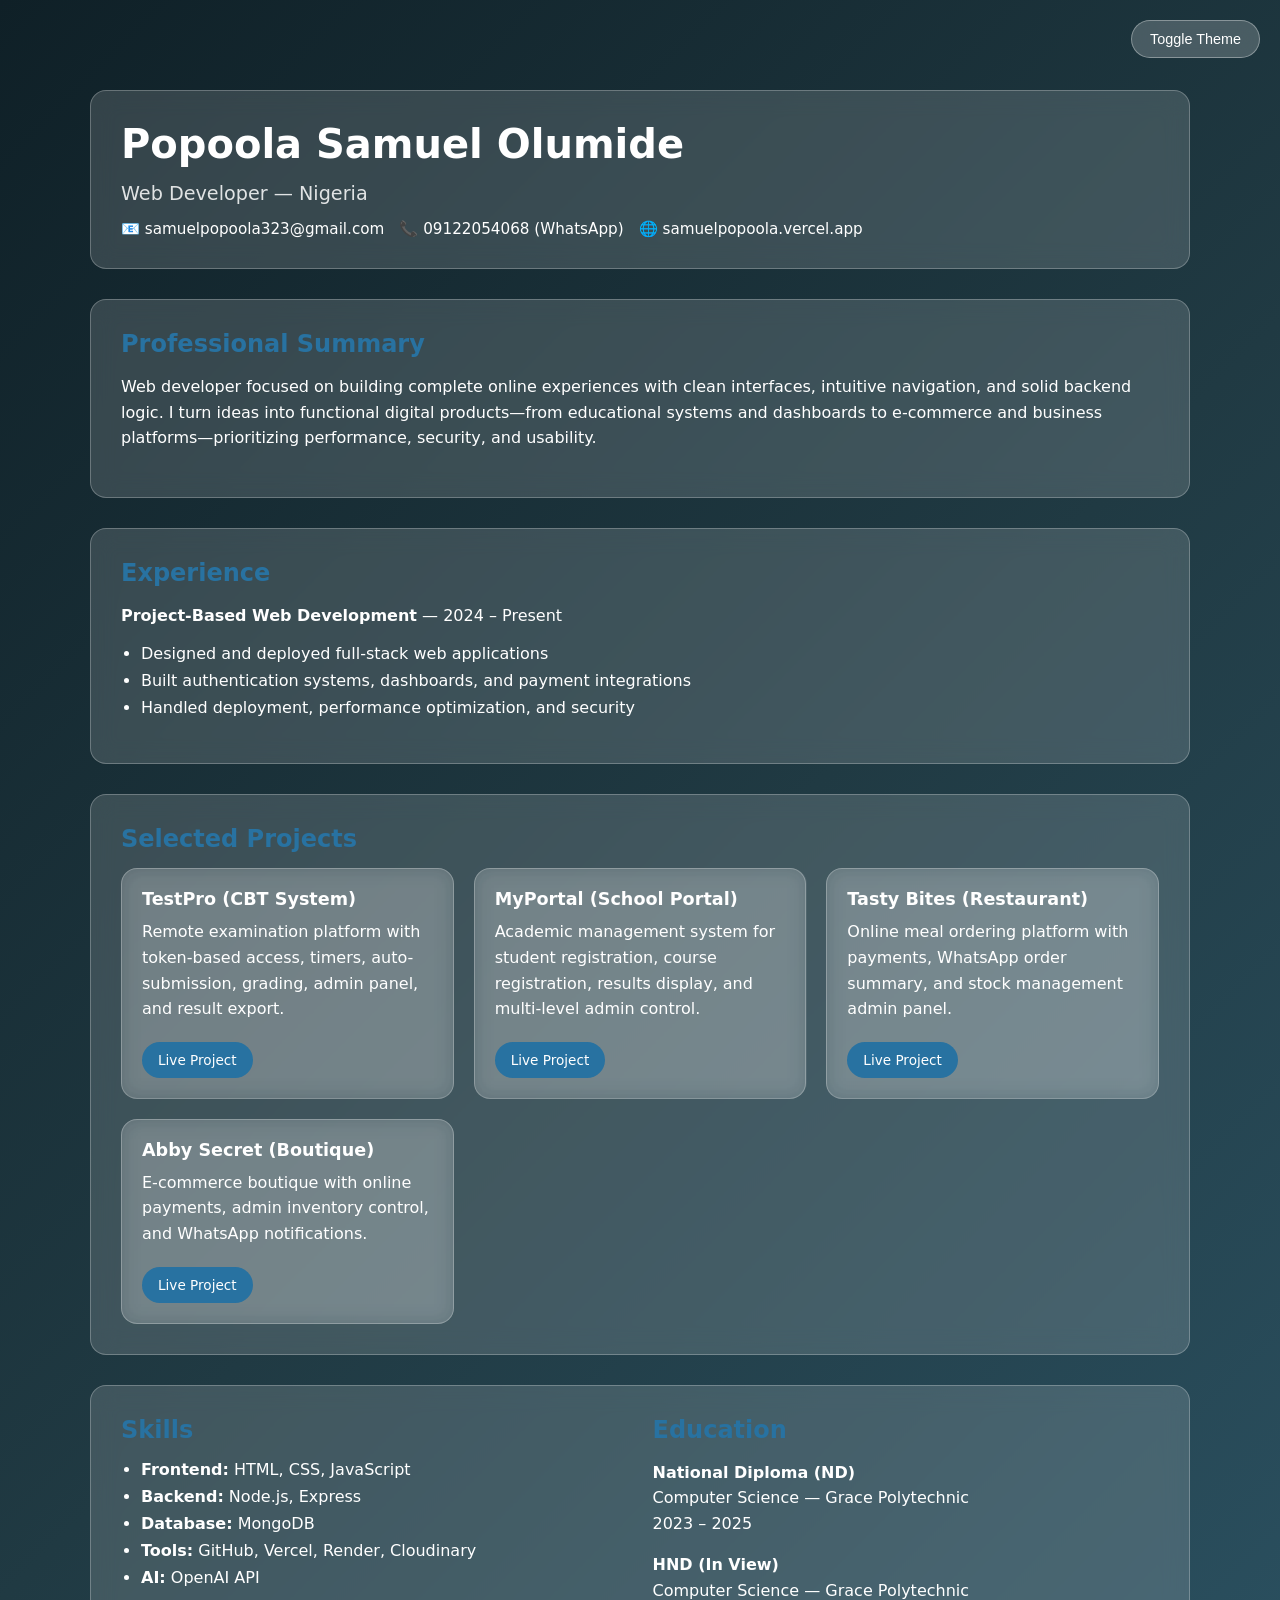
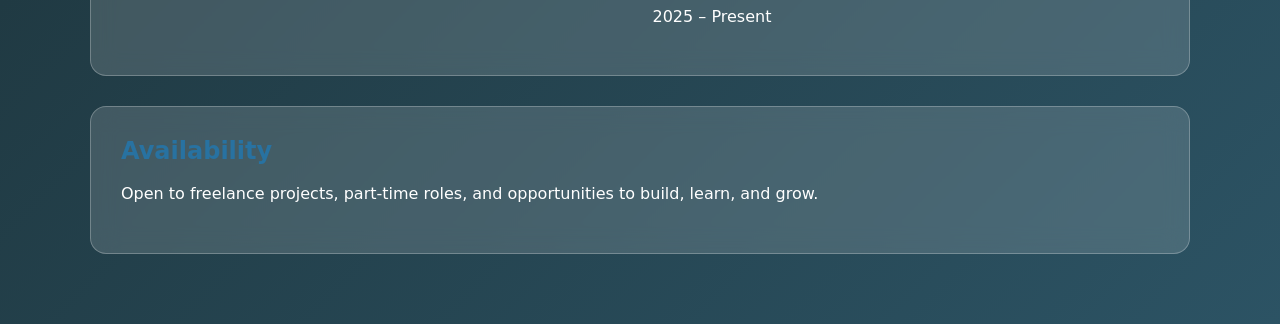
==== cv.html @ 8c4e0598 "Create cv.html" ====
<!DOCTYPE html>
<html lang="en">
<head>
  <meta charset="UTF-8" />
  <meta name="viewport" content="width=device-width, initial-scale=1.0"/>
  <title>CV | Popoola Samuel</title>

  <style>
    :root {
      /* Dark mode */
      --bg-dark: linear-gradient(135deg, #0f2027, #203a43, #2c5364);
      --text-dark: #ffffff;

      /* Light mode (your theme) */
      --primary: #2872A1;
      --secondary: #CBDDE9;
      --text-light: #1a1a1a;

      /* Shared */
      --glass: rgba(255,255,255,0.15);
      --border: rgba(255,255,255,0.25);
      --radius: 16px;
      --button-bg: var(--primary);
      --button-text: #fff;
    }

    body {
      margin: 0;
      font-family: "Segoe UI", system-ui, sans-serif;
      background: var(--bg-dark);
      color: var(--text-dark);
      min-height: 100vh;
      transition: background 0.4s, color 0.4s;
    }

    body.light {
      background: linear-gradient(135deg, var(--secondary), #ffffff);
      color: var(--text-light);
    }

    /* Push content down so toggle never overlaps */
    .container {
      max-width: 1100px;
      margin: auto;
      padding: 90px 20px 40px;
    }

    .glass {
      background: var(--glass);
      backdrop-filter: blur(12px);
      -webkit-backdrop-filter: blur(12px);
      border: 1px solid var(--border);
      border-radius: var(--radius);
      padding: 30px;
      margin-bottom: 30px;
    }

    h2 {
      margin-top: 0;
      margin-bottom: 15px;
      color: var(--primary);
    }

    p {
      line-height: 1.6;
    }

    ul {
      padding-left: 20px;
    }

    li {
      margin-bottom: 8px;
    }

    /* ---------- HEADER ---------- */
    .header {
      display: flex;
      flex-direction: column;
      gap: 15px;
    }

    .name {
      font-size: 2.5rem;
      font-weight: 700;
    }

    .role {
      font-size: 1.2rem;
      opacity: 0.85;
    }

    .contact {
      display: flex;
      flex-wrap: wrap;
      gap: 15px;
      font-size: 0.95rem;
    }

    /* ---------- TOGGLE BUTTON (GLASS) ---------- */
    .theme-toggle {
      position: fixed;
      top: 20px;
      right: 20px;
      padding: 10px 18px;
      border-radius: 25px;
      cursor: pointer;
      background: rgba(255,255,255,0.2);
      border: 1px solid rgba(255,255,255,0.35);
      backdrop-filter: blur(10px);
      color: inherit;
      font-size: 0.9rem;
      z-index: 1000;
    }

    /* ---------- PROJECTS ---------- */
    .projects-grid {
      display: grid;
      grid-template-columns: repeat(auto-fit, minmax(260px, 1fr));
      gap: 20px;
    }

    .project-card {
      background: var(--glass);
      border: 1px solid var(--border);
      border-radius: var(--radius);
      padding: 20px;
      backdrop-filter: blur(10px);
      display: flex;
      flex-direction: column;
      justify-content: space-between;
    }

    .project-card strong {
      font-size: 1.1rem;
    }

    .project-card p {
      margin: 10px 0 20px;
      flex-grow: 1;
    }

    .project-card a {
      align-self: flex-start;
      padding: 10px 16px;
      border-radius: 20px;
      background: var(--button-bg);
      color: var(--button-text);
      text-decoration: none;
      font-size: 0.85rem;
      transition: opacity 0.3s;
    }

    .project-card a:hover {
      opacity: 0.85;
    }

    /* ---------- TWO COLUMN ---------- */
    .two-col {
      display: grid;
      grid-template-columns: 1fr 1fr;
      gap: 25px;
    }

    @media (max-width: 800px) {
      .two-col {
        grid-template-columns: 1fr;
      }
    }

    .availability {
      font-weight: 500;
    }
  </style>
</head>

<body>
  <button class="theme-toggle" onclick="toggleTheme()">Toggle Theme</button>

  <div class="container">

    <!-- HEADER -->
    <section class="glass header">
      <div class="name">Popoola Samuel Olumide<span style="opacity:.6;"></span></div>
      <div class="role">Web Developer — Nigeria</div>

      <div class="contact">
        <span>📧 samuelpopoola323@gmail.com</span>
        <span>📞 09122054068 (WhatsApp)</span>
        <span>🌐 samuelpopoola.vercel.app</span>
      </div>
    </section>

    <!-- SUMMARY -->
    <section class="glass">
      <h2>Professional Summary</h2>
      <p>
        Web developer focused on building complete online experiences with clean
        interfaces, intuitive navigation, and solid backend logic. I turn ideas into
        functional digital products—from educational systems and dashboards to
        e-commerce and business platforms—prioritizing performance, security, and usability.
      </p>
    </section>

    <!-- EXPERIENCE -->
    <section class="glass">
      <h2>Experience</h2>
      <p><strong>Project-Based Web Development</strong> — 2024 – Present</p>
      <ul>
        <li>Designed and deployed full-stack web applications</li>
        <li>Built authentication systems, dashboards, and payment integrations</li>
        <li>Handled deployment, performance optimization, and security</li>
      </ul>
    </section>

    <!-- PROJECTS -->
    <section class="glass">
      <h2>Selected Projects</h2>

      <div class="projects-grid">
        <div class="project-card">
          <strong>TestPro (CBT System)</strong>
          <p>
            Remote examination platform with token-based access, timers, auto-submission,
            grading, admin panel, and result export.
          </p>
          <a href="https://cbt-system-vert.vercel.app/homepage.html" target="_blank">Live Project</a>
        </div>

        <div class="project-card">
          <strong>MyPortal (School Portal)</strong>
          <p>
            Academic management system for student registration, course registration,
            results display, and multi-level admin control.
          </p>
          <a href="https://ict-reg.vercel.app/" target="_blank">Live Project</a>
        </div>

        <div class="project-card">
          <strong>Tasty Bites (Restaurant)</strong>
          <p>
            Online meal ordering platform with payments, WhatsApp order summary,
            and stock management admin panel.
          </p>
          <a href="https://restaurant-plum.vercel.app/index.html" target="_blank">Live Project</a>
        </div>

        <div class="project-card">
          <strong>Abby Secret (Boutique)</strong>
          <p>
            E-commerce boutique with online payments, admin inventory control,
            and WhatsApp notifications.
          </p>
          <a href="https://abby-nu.vercel.app/" target="_blank">Live Project</a>
        </div>
      </div>
    </section>

    <!-- SKILLS & EDUCATION -->
    <section class="glass two-col">
      <div>
        <h2>Skills</h2>
        <ul>
          <li><strong>Frontend:</strong> HTML, CSS, JavaScript</li>
          <li><strong>Backend:</strong> Node.js, Express</li>
          <li><strong>Database:</strong> MongoDB</li>
          <li><strong>Tools:</strong> GitHub, Vercel, Render, Cloudinary</li>
          <li><strong>AI:</strong> OpenAI API</li>
        </ul>
      </div>

      <div>
        <h2>Education</h2>
        <p>
          <strong>National Diploma (ND)</strong><br/>
          Computer Science — Grace Polytechnic<br/>
          2023 – 2025
        </p>

        <p>
          <strong>HND (In View)</strong><br/>
          Computer Science — Grace Polytechnic<br/>
          2025 – Present
        </p>
      </div>
    </section>

    <!-- AVAILABILITY -->
    <section class="glass">
      <h2>Availability</h2>
      <p class="availability">
        Open to freelance projects, part-time roles, and opportunities to build,
        learn, and grow.
      </p>
    </section>

  </div>

  <script>
    function toggleTheme() {
      document.body.classList.toggle("light");
    }
  </script>
</body>
</html>
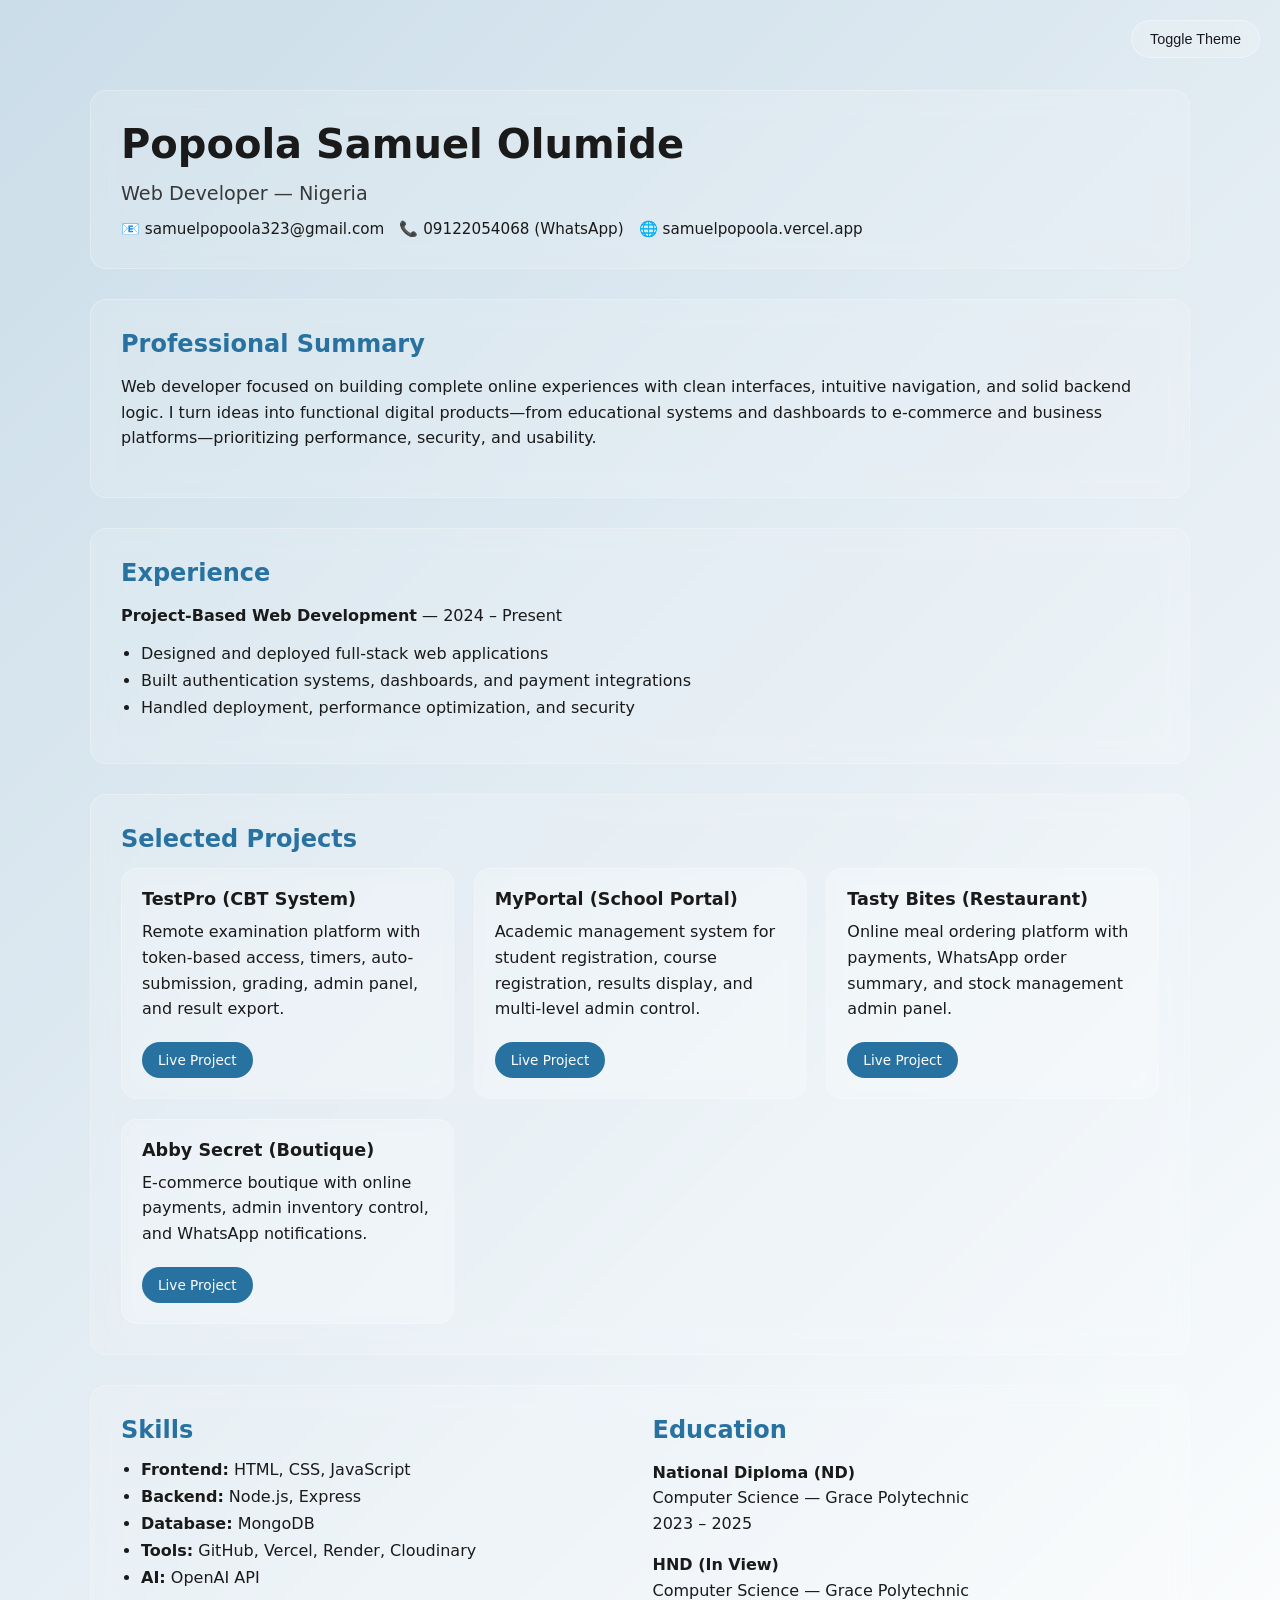
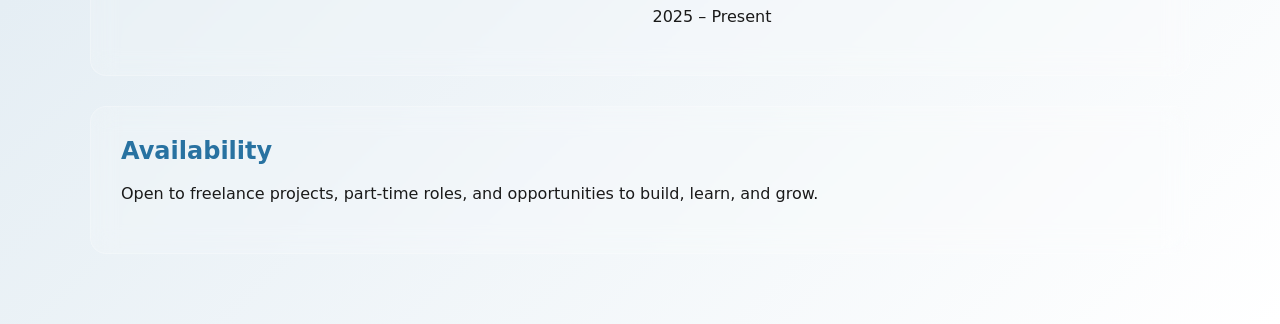
==== commit 20c01518: "Update cv.html" ====
--- a/cv.html
+++ b/cv.html
@@ -174,7 +174,7 @@
   </style>
 </head>
 
-<body>
+<body class="light">
   <button class="theme-toggle" onclick="toggleTheme()">Toggle Theme</button>
 
   <div class="container">
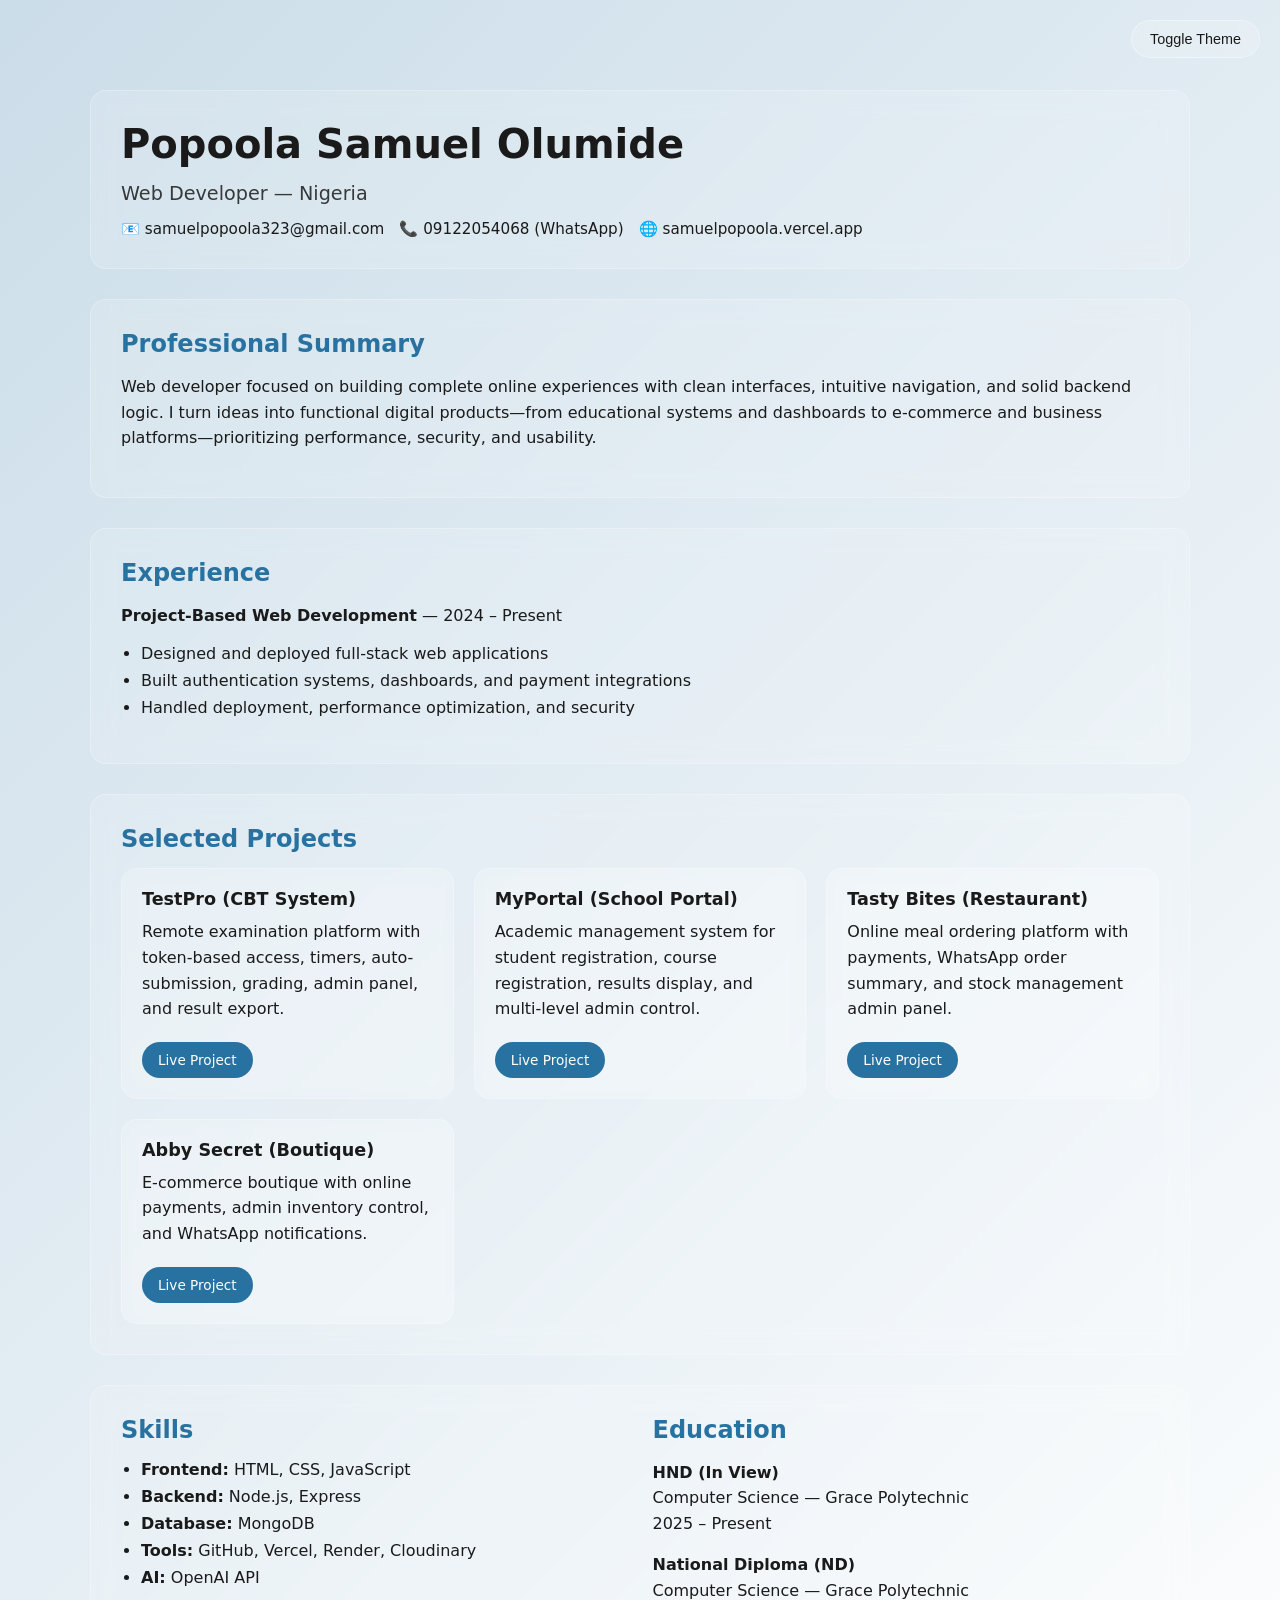
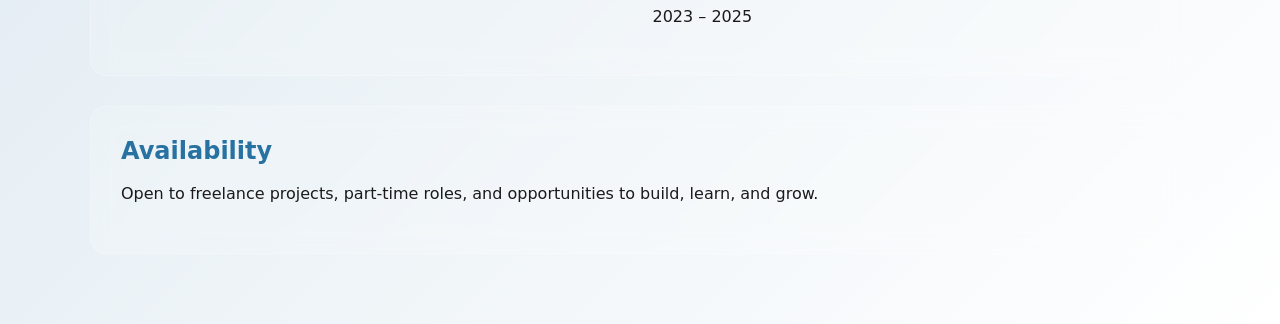
==== commit 7538122b: "Update cv.html" ====
--- a/cv.html
+++ b/cv.html
@@ -271,16 +271,16 @@
 
       <div>
         <h2>Education</h2>
+         <p>
+          <strong>HND (In View)</strong><br/>
+          Computer Science — Grace Polytechnic<br/>
+          2025 – Present
+        </p>
+
         <p>
           <strong>National Diploma (ND)</strong><br/>
           Computer Science — Grace Polytechnic<br/>
           2023 – 2025
-        </p>
-
-        <p>
-          <strong>HND (In View)</strong><br/>
-          Computer Science — Grace Polytechnic<br/>
-          2025 – Present
         </p>
       </div>
     </section>
